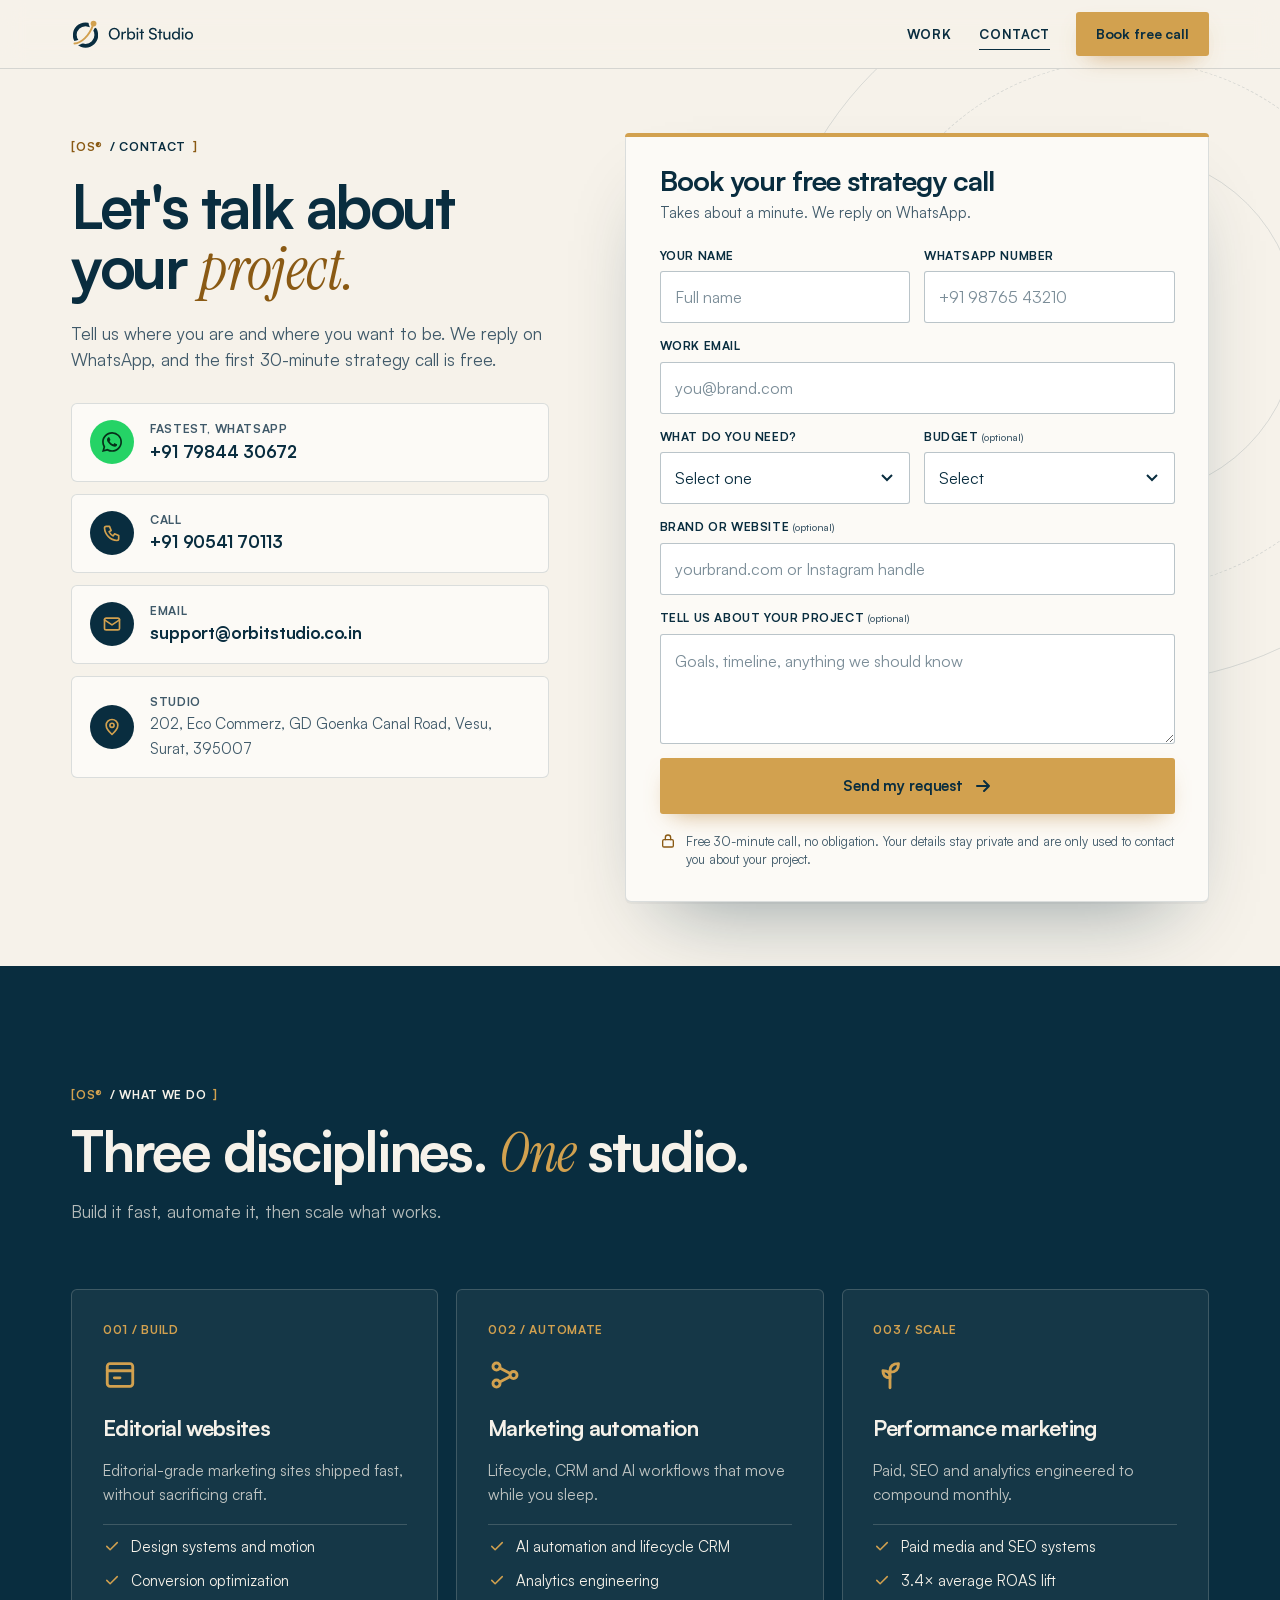
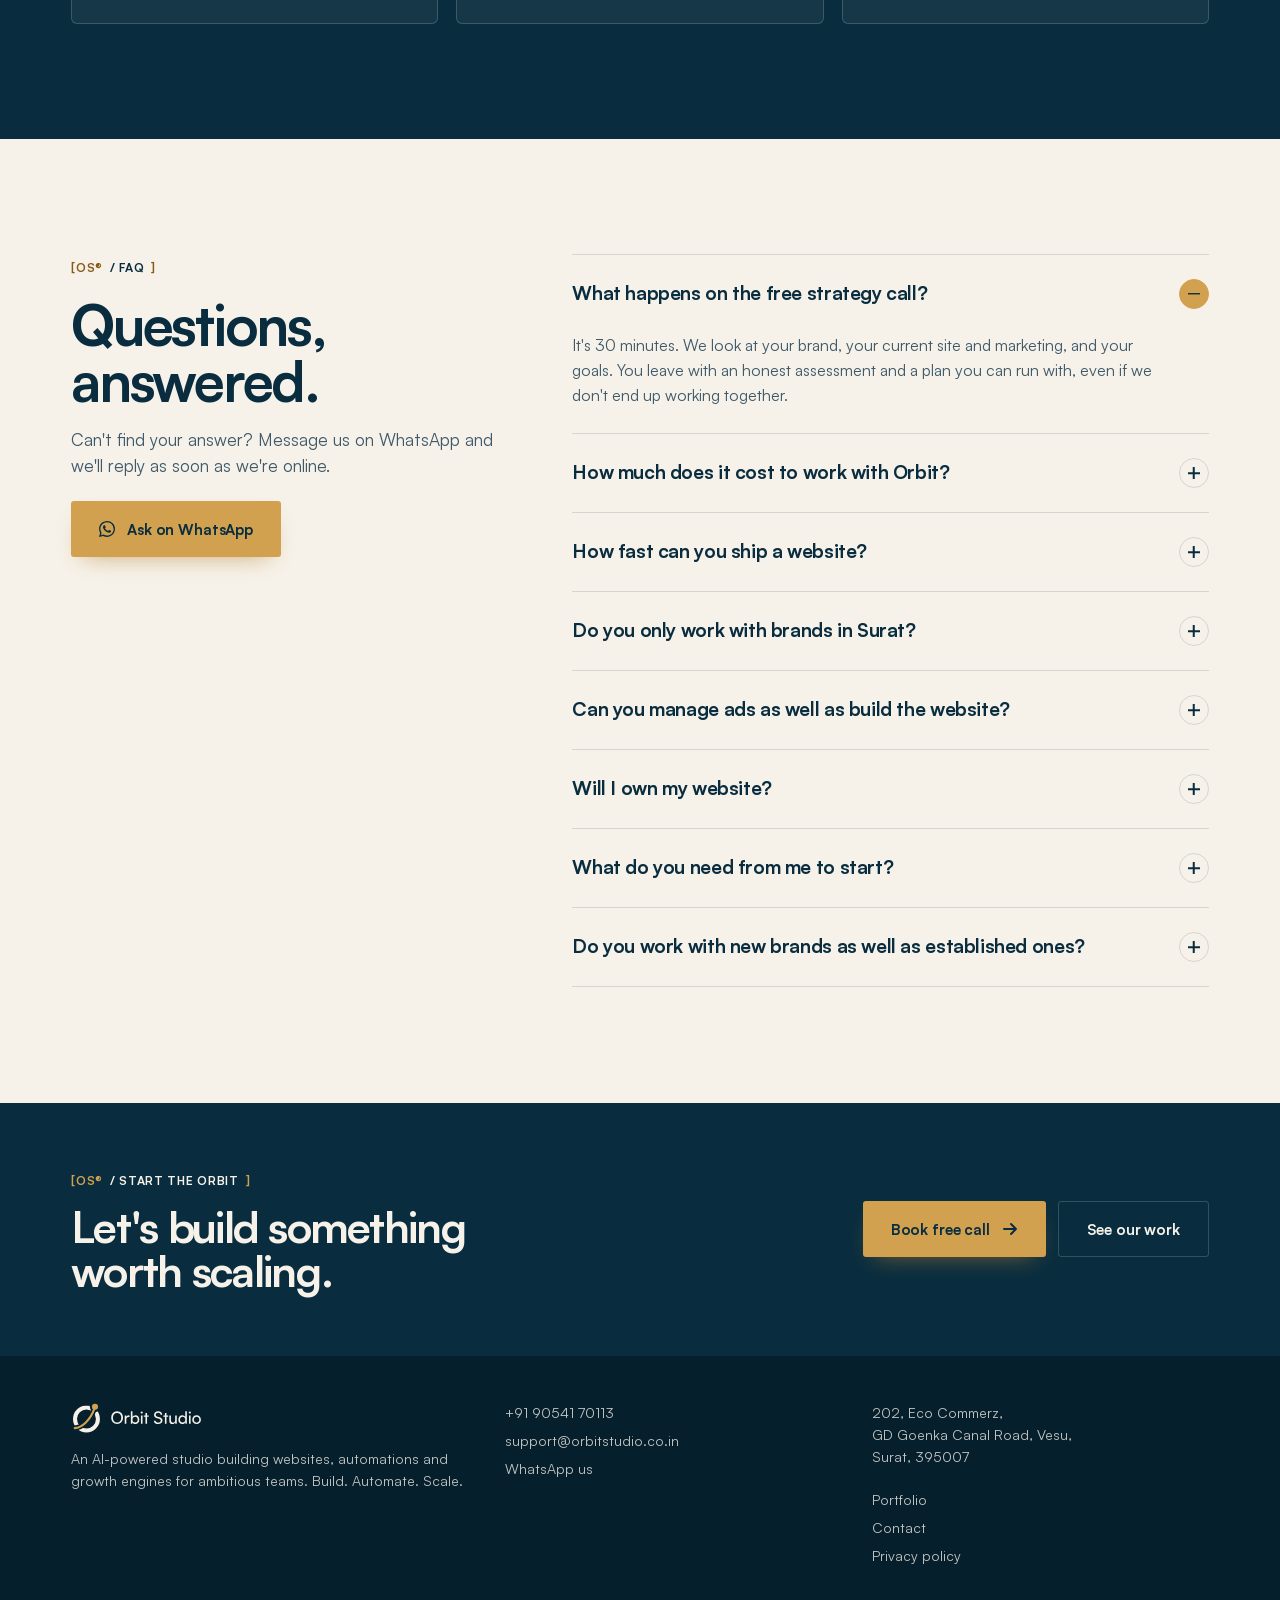
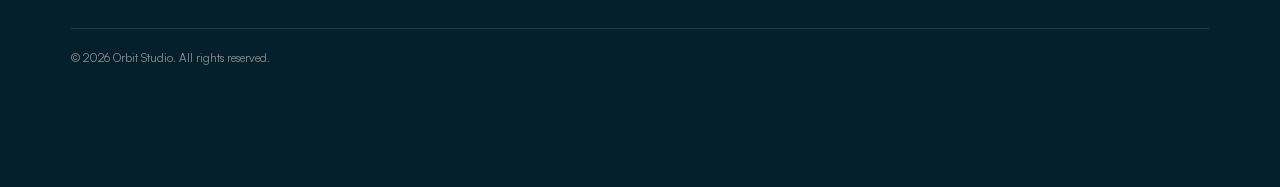
==== contact/index.html @ 46a10f38 "Add ad landing pages: start, web, portfolio, contact; web carousel creatives" ====
<!doctype html>
<html lang="en">
<head>
<meta charset="utf-8">
<meta name="viewport" content="width=device-width,initial-scale=1">
<title>Contact | Let's Talk About Your Project | Orbit Studio</title>
<meta name="description" content="Book a free 30-minute strategy call with Orbit Studio. Websites, automation and performance marketing for ambitious brands. Surat and remote.">
<meta name="robots" content="noindex,follow">
<meta name="theme-color" content="#F6F2EA">
<link rel="icon" href="../assets/brand/favicon.svg" type="image/svg+xml">
<link rel="icon" href="../assets/brand/favicon-32.png" sizes="32x32">
<link rel="apple-touch-icon" href="../assets/brand/apple-touch-icon.png">
<meta property="og:type" content="website"><meta property="og:title" content="Contact | Let's Talk About Your Project | Orbit Studio"><meta property="og:description" content="Book a free 30-minute strategy call with Orbit Studio. Websites, automation and performance marketing for ambitious brands. Surat and remote.">
<meta property="og:image" content="https://orbitstudio.co.in/assets/brand/og-image.png">
<link rel="preload" href="../assets/fonts/satoshi-700.woff2" as="font" type="font/woff2" crossorigin>
<link rel="stylesheet" href="../start/style.css">
<script>document.documentElement.classList.add("js")</script>
</head>
<body>
<a class="skip" href="#main">Skip to content</a>
<header class="hdr"><div class="wrap in">
  <a href="https://orbitstudio.co.in/" aria-label="Orbit Studio"><img src="../assets/brand/orbit-logo-nav.svg" alt="Orbit Studio" width="124" height="30"></a>
  <div class="right"><nav aria-label="Primary"><a href="../portfolio/">Work</a><a href="../contact/" aria-current="page">Contact</a></nav><a class="btn" href="#form" data-cta="header">Book free call</a></div>
</div></header>
<main id="main">
<section class="hero" style="padding-bottom:clamp(40px,5vw,72px)">
  <div class="orbits" aria-hidden="true"><i></i><i></i><i></i><b></b><b class="two"></b></div>
  <div class="wrap cgrid" style="position:relative;z-index:1">
    <div class="cinfo">
      <span class="label"><span class="tag">[OS&reg;</span><span>/ Contact</span><span class="tag">]</span></span>
      <h1>Let's talk about your <span class="accent">project.</span></h1>
      <p class="lead">Tell us where you are and where you want to be. We reply on WhatsApp, and the first 30-minute strategy call is free.</p>
      <div class="methods">
        <a class="method wa" href="https://wa.me/917984430672?text=Hi%20Orbit%20Studio%2C%20I%27d%20like%20to%20talk%20about%20a%20project." target="_blank" rel="noopener" data-wa-click><span class="ic"><svg viewBox="0 0 24 24" fill="currentColor" aria-hidden="true"><path d="M20.52 3.48A11.9 11.9 0 0012.04 0C5.46 0 .1 5.35.1 11.93c0 2.1.55 4.15 1.6 5.96L0 24l6.28-1.65a11.9 11.9 0 005.76 1.47h.01c6.58 0 11.94-5.35 11.94-11.93 0-3.19-1.24-6.19-3.47-8.41zM12.05 21.8h-.01a9.9 9.9 0 01-5.04-1.38l-.36-.21-3.73.98 1-3.64-.24-.37a9.87 9.87 0 01-1.52-5.25c0-5.47 4.45-9.92 9.92-9.92 2.65 0 5.14 1.03 7.01 2.91a9.85 9.85 0 012.9 7.02c0 5.47-4.45 9.86-9.93 9.86zm5.44-7.43c-.3-.15-1.77-.87-2.04-.97-.27-.1-.47-.15-.67.15-.2.3-.77.97-.94 1.17-.17.2-.35.22-.65.07-.3-.15-1.26-.46-2.4-1.48-.89-.79-1.49-1.77-1.66-2.07-.17-.3-.02-.46.13-.61.14-.13.3-.35.45-.52.15-.17.2-.3.3-.5.1-.2.05-.37-.02-.52-.08-.15-.67-1.61-.92-2.2-.24-.58-.49-.5-.67-.51h-.57c-.2 0-.52.07-.8.37-.27.3-1.04 1.02-1.04 2.48 0 1.46 1.07 2.88 1.21 3.08.15.2 2.1 3.2 5.08 4.49.71.31 1.26.49 1.7.63.71.23 1.36.2 1.87.12.57-.09 1.77-.72 2.02-1.42.25-.7.25-1.29.17-1.42-.07-.12-.27-.2-.57-.35z"/></svg></span><span><small>Fastest, WhatsApp</small><b>+91 79844 30672</b></span></a>
        <a class="method" href="tel:+919054170113"><span class="ic"><svg viewBox="0 0 24 24" fill="none" stroke="currentColor" stroke-width="2" stroke-linecap="round" stroke-linejoin="round" aria-hidden="true"><path d="M5 4h4l2 5-2.5 1.5a11 11 0 005 5L15 13l5 2v4a2 2 0 01-2 2A16 16 0 013 6a2 2 0 012-2z"/></svg></span><span><small>Call</small><b>+91 90541 70113</b></span></a>
        <a class="method" href="mailto:support@orbitstudio.co.in"><span class="ic"><svg viewBox="0 0 24 24" fill="none" stroke="currentColor" stroke-width="2" stroke-linecap="round" stroke-linejoin="round" aria-hidden="true"><rect x="3" y="5" width="18" height="14" rx="2"/><path d="M3 7l9 6 9-6"/></svg></span><span><small>Email</small><b>support@orbitstudio.co.in</b></span></a>
        <div class="method"><span class="ic"><svg viewBox="0 0 24 24" fill="none" stroke="currentColor" stroke-width="2" stroke-linecap="round" stroke-linejoin="round" aria-hidden="true"><path d="M12 21s7-6.2 7-11a7 7 0 10-14 0c0 4.8 7 11 7 11z"/><circle cx="12" cy="10" r="2.5"/></svg></span><span><small>Studio</small><span class="addr">202, Eco Commerz, GD Goenka Canal Road, Vesu, Surat, 395007</span></span></div>
      </div>
    </div>
    <div id="form" class="rv"><div class="card" id="ccard">
  <div class="formhead"><h2>Book your free strategy call</h2><p class="sub">Takes about a minute. We reply on WhatsApp.</p></div>
  <form class="f lead-form" id="cform" novalidate data-src="c">
    <div class="row2">
      <div class="fld"><label for="cname">Your name</label><input id="cname" name="name" type="text" placeholder="Full name" required autocomplete="name"><span class="err">Please enter your name.</span></div>
      <div class="fld"><label for="cphone">WhatsApp number</label><input id="cphone" name="phone" type="tel" placeholder="+91 98765 43210" required inputmode="tel" autocomplete="tel"><span class="err">Enter a valid WhatsApp number.</span></div>
    </div>
    <div class="fld"><label for="cemail">Work email</label><input id="cemail" name="email" type="email" placeholder="you@brand.com" required autocomplete="email"><span class="err">Enter a valid email address.</span></div>
    <div class="row2">
      <div class="fld"><label for="csvc">What do you need?</label><select id="csvc" name="service" required><option value="">Select one</option><option>Website development</option><option>Marketing automation</option><option>Performance marketing</option><option>All three</option><option>Not sure yet</option></select><span class="err">Choose what you need.</span></div>
      <div class="fld"><label for="cbud">Budget <small>(optional)</small></label><select id="cbud" name="budget"><option value="">Select</option><option>Under ₹50,000</option><option>₹50,000 to ₹1.5 lakh</option><option>₹1.5 lakh to ₹5 lakh</option><option>Above ₹5 lakh</option><option>Not sure yet</option></select></div>
    </div>
    <div class="fld"><label for="cwebsite">Brand or website <small>(optional)</small></label><input id="cwebsite" name="website" type="text" placeholder="yourbrand.com or Instagram handle" inputmode="url" autocomplete="url"></div>
    <div class="fld"><label for="cmsg">Tell us about your project <small>(optional)</small></label><textarea id="cmsg" name="message" placeholder="Goals, timeline, anything we should know"></textarea></div>
    <input type="hidden" name="intent" value="strategy call">
    <div class="hp" aria-hidden="true"><label>Leave this empty<input type="text" name="company" tabindex="-1" autocomplete="off"></label></div><input type="hidden" name="utm_source"><input type="hidden" name="utm_medium"><input type="hidden" name="utm_campaign"><input type="hidden" name="utm_content"><input type="hidden" name="utm_term"><input type="hidden" name="fbclid"><input type="hidden" name="page_url"><input type="hidden" name="submitted_at">
    <div class="formerr" role="alert"></div>
    <button class="btn block" type="submit"><span>Send my request</span><svg viewBox="0 0 16 16" fill="none" stroke="currentColor" stroke-width="2" stroke-linecap="round" stroke-linejoin="round" aria-hidden="true"><path d="M2 8h12M9 3l5 5-5 5"/></svg></button>
    <p class="micro"><svg viewBox="0 0 24 24" fill="none" stroke="currentColor" stroke-width="2" stroke-linecap="round" stroke-linejoin="round" aria-hidden="true"><rect x="4" y="10" width="16" height="11" rx="2"/><path d="M8 10V7a4 4 0 018 0v3"/></svg><span>Free 30-minute call, no obligation. Your details stay private and are only used to contact you about your project.</span></p>
  </form>
  <div class="thanks" role="status" aria-live="polite" tabindex="-1">
    <div class="ok"><svg viewBox="0 0 24 24" fill="none" stroke="currentColor" stroke-width="2" stroke-linecap="round" stroke-linejoin="round" aria-hidden="true"><path d="M5 12.5l4.5 4.5L19 7.5"/></svg></div>
    <h2>Thanks, <span data-name>friend</span>. We've got your request.</h2>
    <p>We'll message you on WhatsApp to confirm the next step. To skip the wait, say hello now and we'll reply as soon as we're online.</p>
    <a class="btn block wa-btn" data-wa href="https://wa.me/917984430672" target="_blank" rel="noopener"><svg viewBox="0 0 24 24" fill="currentColor" aria-hidden="true"><path d="M20.52 3.48A11.9 11.9 0 0012.04 0C5.46 0 .1 5.35.1 11.93c0 2.1.55 4.15 1.6 5.96L0 24l6.28-1.65a11.9 11.9 0 005.76 1.47h.01c6.58 0 11.94-5.35 11.94-11.93 0-3.19-1.24-6.19-3.47-8.41zM12.05 21.8h-.01a9.9 9.9 0 01-5.04-1.38l-.36-.21-3.73.98 1-3.64-.24-.37a9.87 9.87 0 01-1.52-5.25c0-5.47 4.45-9.92 9.92-9.92 2.65 0 5.14 1.03 7.01 2.91a9.85 9.85 0 012.9 7.02c0 5.47-4.45 9.86-9.93 9.86zm5.44-7.43c-.3-.15-1.77-.87-2.04-.97-.27-.1-.47-.15-.67.15-.2.3-.77.97-.94 1.17-.17.2-.35.22-.65.07-.3-.15-1.26-.46-2.4-1.48-.89-.79-1.49-1.77-1.66-2.07-.17-.3-.02-.46.13-.61.14-.13.3-.35.45-.52.15-.17.2-.3.3-.5.1-.2.05-.37-.02-.52-.08-.15-.67-1.61-.92-2.2-.24-.58-.49-.5-.67-.51h-.57c-.2 0-.52.07-.8.37-.27.3-1.04 1.02-1.04 2.48 0 1.46 1.07 2.88 1.21 3.08.15.2 2.1 3.2 5.08 4.49.71.31 1.26.49 1.7.63.71.23 1.36.2 1.87.12.57-.09 1.77-.72 2.02-1.42.25-.7.25-1.29.17-1.42-.07-.12-.27-.2-.57-.35z"/></svg><span>Message us on WhatsApp</span></a>
  </div>
</div></div>
  </div>
</section>

<section class="sec dark"><div class="wrap">
  <div class="sec-head rv"><span class="label"><span class="tag">[OS&reg;</span><span>/ What we do</span><span class="tag">]</span></span><h2>Three disciplines. <span class="accent">One</span> studio.</h2><p class="lead">Build it fast, automate it, then scale what works.</p></div>
  <div class="dis3">
    <article class="disc rv"><span class="num">001 / Build</span><div class="ic" style="color:var(--gold);width:34px"><svg viewBox="0 0 24 24" fill="none" stroke="currentColor" stroke-width="2" stroke-linecap="round" stroke-linejoin="round" aria-hidden="true"><rect x="3" y="4" width="18" height="16" rx="2"/><path d="M3 9h18M8 14h4"/></svg></div><h3>Editorial websites</h3><p>Editorial-grade marketing sites shipped fast, without sacrificing craft.</p><ul><li><svg viewBox="0 0 24 24" fill="none" stroke="currentColor" stroke-width="2" stroke-linecap="round" stroke-linejoin="round" aria-hidden="true"><path d="M5 12.5l4.5 4.5L19 7.5"/></svg>Design systems and motion</li><li><svg viewBox="0 0 24 24" fill="none" stroke="currentColor" stroke-width="2" stroke-linecap="round" stroke-linejoin="round" aria-hidden="true"><path d="M5 12.5l4.5 4.5L19 7.5"/></svg>Conversion optimization</li></ul></article>
    <article class="disc rv" style="--d:.1s"><span class="num">002 / Automate</span><div class="ic" style="color:var(--gold);width:34px"><svg viewBox="0 0 24 24" fill="none" stroke="currentColor" stroke-width="2" stroke-linecap="round" stroke-linejoin="round" aria-hidden="true"><circle cx="6" cy="6" r="2.5"/><circle cx="18" cy="12" r="2.5"/><circle cx="6" cy="18" r="2.5"/><path d="M8.3 7l7.4 4M8.3 17l7.4-4"/></svg></div><h3>Marketing automation</h3><p>Lifecycle, CRM and AI workflows that move while you sleep.</p><ul><li><svg viewBox="0 0 24 24" fill="none" stroke="currentColor" stroke-width="2" stroke-linecap="round" stroke-linejoin="round" aria-hidden="true"><path d="M5 12.5l4.5 4.5L19 7.5"/></svg>AI automation and lifecycle CRM</li><li><svg viewBox="0 0 24 24" fill="none" stroke="currentColor" stroke-width="2" stroke-linecap="round" stroke-linejoin="round" aria-hidden="true"><path d="M5 12.5l4.5 4.5L19 7.5"/></svg>Analytics engineering</li></ul></article>
    <article class="disc rv" style="--d:.2s"><span class="num">003 / Scale</span><div class="ic" style="color:var(--gold);width:34px"><svg viewBox="0 0 24 24" fill="none" stroke="currentColor" stroke-width="2" stroke-linecap="round" stroke-linejoin="round" aria-hidden="true"><path d="M12 21V9"/><path d="M12 9c0-3 2-5 6-5 0 4-2 6-6 6M12 13c0-2.5-1.8-4-5-4 0 3.5 1.8 5 5 5"/></svg></div><h3>Performance marketing</h3><p>Paid, SEO and analytics engineered to compound monthly.</p><ul><li><svg viewBox="0 0 24 24" fill="none" stroke="currentColor" stroke-width="2" stroke-linecap="round" stroke-linejoin="round" aria-hidden="true"><path d="M5 12.5l4.5 4.5L19 7.5"/></svg>Paid media and SEO systems</li><li><svg viewBox="0 0 24 24" fill="none" stroke="currentColor" stroke-width="2" stroke-linecap="round" stroke-linejoin="round" aria-hidden="true"><path d="M5 12.5l4.5 4.5L19 7.5"/></svg>3.4&times; average ROAS lift</li></ul></article>
  </div>
</div></section>

<section class="sec"><div class="wrap faq2">
  <div class="stick rv"><span class="label"><span class="tag">[OS&reg;</span><span>/ FAQ</span><span class="tag">]</span></span><h2 style="margin-top:18px">Questions, answered.</h2><p class="lead">Can't find your answer? Message us on WhatsApp and we'll reply as soon as we're online.</p><p style="margin-top:22px"><a class="btn" href="https://wa.me/917984430672?text=Hi%20Orbit%20Studio%2C%20I%20have%20a%20question." target="_blank" rel="noopener" data-wa-click><svg viewBox="0 0 24 24" fill="currentColor" aria-hidden="true"><path d="M20.52 3.48A11.9 11.9 0 0012.04 0C5.46 0 .1 5.35.1 11.93c0 2.1.55 4.15 1.6 5.96L0 24l6.28-1.65a11.9 11.9 0 005.76 1.47h.01c6.58 0 11.94-5.35 11.94-11.93 0-3.19-1.24-6.19-3.47-8.41zM12.05 21.8h-.01a9.9 9.9 0 01-5.04-1.38l-.36-.21-3.73.98 1-3.64-.24-.37a9.87 9.87 0 01-1.52-5.25c0-5.47 4.45-9.92 9.92-9.92 2.65 0 5.14 1.03 7.01 2.91a9.85 9.85 0 012.9 7.02c0 5.47-4.45 9.86-9.93 9.86zm5.44-7.43c-.3-.15-1.77-.87-2.04-.97-.27-.1-.47-.15-.67.15-.2.3-.77.97-.94 1.17-.17.2-.35.22-.65.07-.3-.15-1.26-.46-2.4-1.48-.89-.79-1.49-1.77-1.66-2.07-.17-.3-.02-.46.13-.61.14-.13.3-.35.45-.52.15-.17.2-.3.3-.5.1-.2.05-.37-.02-.52-.08-.15-.67-1.61-.92-2.2-.24-.58-.49-.5-.67-.51h-.57c-.2 0-.52.07-.8.37-.27.3-1.04 1.02-1.04 2.48 0 1.46 1.07 2.88 1.21 3.08.15.2 2.1 3.2 5.08 4.49.71.31 1.26.49 1.7.63.71.23 1.36.2 1.87.12.57-.09 1.77-.72 2.02-1.42.25-.7.25-1.29.17-1.42-.07-.12-.27-.2-.57-.35z"/></svg>Ask on WhatsApp</a></p></div>
  <div class="faq rv"><details open><summary>What happens on the free strategy call?<i></i></summary><div class="a">It's 30 minutes. We look at your brand, your current site and marketing, and your goals. You leave with an honest assessment and a plan you can run with, even if we don't end up working together.</div></details>
<details><summary>How much does it cost to work with Orbit?<i></i></summary><div class="a">It depends on what you need: a website, automation, performance marketing, or all three. We share a clear scope and price after the call, so you know exactly what you are paying for before anything starts.</div></details>
<details><summary>How fast can you ship a website?<i></i></summary><div class="a">We work in short sprints. Production-ready sites, automations and tracking are shipped in days, not months. The exact timeline depends on the scope and how quickly content and decisions come in.</div></details>
<details><summary>Do you only work with brands in Surat?<i></i></summary><div class="a">No. The studio is based in Surat, and we work with brands remotely over calls and WhatsApp.</div></details>
<details><summary>Can you manage ads as well as build the website?<i></i></summary><div class="a">Yes, that is the point. The site, the automation and the paid and SEO work are built as one system, so the data from each improves the others.</div></details>
<details><summary>Will I own my website?<i></i></summary><div class="a">You should always own what you pay for. We will confirm ownership, hosting and handover terms in writing before the project starts.</div></details>
<details><summary>What do you need from me to start?<i></i></summary><div class="a">A short brief of your goals, your brand assets if you have them, and 30 minutes for the first call. We handle the rest in short, clear sprints.</div></details>
<details><summary>Do you work with new brands as well as established ones?<i></i></summary><div class="a">Yes. We work with ambitious brands at different stages, from first launch to scaling what already works. The first call tells us where you are and what to do first.</div></details>
</div>
</div></section>

<section class="cta-strip dark"><div class="wrap in">
  <div><span class="label"><span class="tag">[OS&reg;</span><span>/ Start the orbit</span><span class="tag">]</span></span><h2 style="margin-top:14px">Let's build something worth scaling.</h2></div>
  <div class="acts"><a class="btn" href="#form" data-cta="contact-strip">Book free call <svg viewBox="0 0 16 16" fill="none" stroke="currentColor" stroke-width="2" stroke-linecap="round" stroke-linejoin="round" aria-hidden="true"><path d="M2 8h12M9 3l5 5-5 5"/></svg></a><a class="btn ghost" href="../portfolio/">See our work</a></div>
</div></section>
</main>
<footer class="ftr"><div class="wrap in">
  <div><img src="../assets/brand/orbit-logo-nav-reversed.svg" alt="Orbit Studio" width="130" height="32"><p>An AI-powered studio building websites, automations and growth engines for ambitious teams. Build. Automate. Scale.</p></div>
  <div><a href="tel:+919054170113">+91 90541 70113</a><a href="mailto:support@orbitstudio.co.in">support@orbitstudio.co.in</a><a href="https://wa.me/917984430672" target="_blank" rel="noopener">WhatsApp us</a></div>
  <div><span>202, Eco Commerz,<br>GD Goenka Canal Road, Vesu,<br>Surat, 395007</span><br><br><a href="../portfolio/">Portfolio</a><a href="../contact/">Contact</a><a href="../start/privacy.html">Privacy policy</a></div>
  <small>&copy; 2026 Orbit Studio. All rights reserved.</small>
</div></footer>
<div class="sticky" id="sticky"><a class="btn wa" href="https://wa.me/917984430672?text=Hi%20Orbit%20Studio%2C%20I%27d%20like%20to%20talk%20about%20a%20project." target="_blank" rel="noopener" aria-label="Chat on WhatsApp" data-wa-click><svg viewBox="0 0 24 24" fill="currentColor" aria-hidden="true"><path d="M20.52 3.48A11.9 11.9 0 0012.04 0C5.46 0 .1 5.35.1 11.93c0 2.1.55 4.15 1.6 5.96L0 24l6.28-1.65a11.9 11.9 0 005.76 1.47h.01c6.58 0 11.94-5.35 11.94-11.93 0-3.19-1.24-6.19-3.47-8.41zM12.05 21.8h-.01a9.9 9.9 0 01-5.04-1.38l-.36-.21-3.73.98 1-3.64-.24-.37a9.87 9.87 0 01-1.52-5.25c0-5.47 4.45-9.92 9.92-9.92 2.65 0 5.14 1.03 7.01 2.91a9.85 9.85 0 012.9 7.02c0 5.47-4.45 9.86-9.93 9.86zm5.44-7.43c-.3-.15-1.77-.87-2.04-.97-.27-.1-.47-.15-.67.15-.2.3-.77.97-.94 1.17-.17.2-.35.22-.65.07-.3-.15-1.26-.46-2.4-1.48-.89-.79-1.49-1.77-1.66-2.07-.17-.3-.02-.46.13-.61.14-.13.3-.35.45-.52.15-.17.2-.3.3-.5.1-.2.05-.37-.02-.52-.08-.15-.67-1.61-.92-2.2-.24-.58-.49-.5-.67-.51h-.57c-.2 0-.52.07-.8.37-.27.3-1.04 1.02-1.04 2.48 0 1.46 1.07 2.88 1.21 3.08.15.2 2.1 3.2 5.08 4.49.71.31 1.26.49 1.7.63.71.23 1.36.2 1.87.12.57-.09 1.77-.72 2.02-1.42.25-.7.25-1.29.17-1.42-.07-.12-.27-.2-.57-.35z"/></svg></a><a class="btn" href="#form" data-cta="sticky">Book free call <svg viewBox="0 0 16 16" fill="none" stroke="currentColor" stroke-width="2" stroke-linecap="round" stroke-linejoin="round" aria-hidden="true"><path d="M2 8h12M9 3l5 5-5 5"/></svg></a></div>
<script src="../start/main.js"></script>
</body>
</html>
---- start/style.css ----
/* Orbit Studio, Meta-ads landing page. Same brand tokens as the main site; no preloader, no smooth-scroll lib, built to load fast. */
@font-face{font-family:Satoshi;src:url(../assets/fonts/satoshi-400.woff2) format("woff2");font-weight:400;font-display:swap}
@font-face{font-family:Satoshi;src:url(../assets/fonts/satoshi-500.woff2) format("woff2");font-weight:500;font-display:swap}
@font-face{font-family:Satoshi;src:url(../assets/fonts/satoshi-700.woff2) format("woff2");font-weight:700;font-display:swap}
@font-face{font-family:"Instrument Serif";src:url(../assets/fonts/instrument-serif-italic.ttf) format("truetype");font-style:italic;font-weight:400;font-display:swap}

:root{
  --ivory:#F6F2EA;--warm-white:#FCFAF6;--cream:#EDE6DA;
  --navy:#092D3F;--navy-deep:#061F2C;--navy-medium:#1A445A;
  --gold:#D2A14F;--gold-light:#E3B461;--gold-dark:#B77F31;--gold-text:#8A5A14;
  --muted:#3F5969;--line:rgba(9,45,63,.14);--line-dark:rgba(246,242,234,.18);
  --sans:"Satoshi",ui-sans-serif,system-ui,sans-serif;--accent:"Instrument Serif",Georgia,serif;
  --m:clamp(18px,4vw,56px);--max:1240px;
  --ease:cubic-bezier(.16,1,.3,1);
}
*{box-sizing:border-box;margin:0;padding:0}
html{scroll-behavior:smooth;scroll-padding-top:84px}
body{font-family:var(--sans);background:var(--ivory);color:var(--navy);font-size:16px;line-height:1.55;-webkit-font-smoothing:antialiased;overflow-x:hidden}
img{display:block;max-width:100%;height:auto}a{color:inherit;text-decoration:none}button{font:inherit;color:inherit;background:none;border:0;cursor:pointer}ul{list-style:none}
::selection{background:var(--gold);color:var(--navy)}
:focus-visible{outline:2px solid var(--gold-text);outline-offset:3px}
.dark :focus-visible{outline-color:var(--gold)}
.sr{position:absolute;width:1px;height:1px;overflow:hidden;clip:rect(0 0 0 0)}
.skip{position:absolute;left:-999px;top:8px;background:var(--navy);color:var(--ivory);padding:10px 14px;z-index:999;border-radius:4px}.skip:focus{left:8px}
.wrap{max-width:var(--max);margin:0 auto;padding:0 var(--m)}
.accent{font-family:var(--accent);font-style:italic;font-weight:400;letter-spacing:-.01em;color:var(--gold-text)}
.dark .accent{color:var(--gold)}
.label{font-size:12px;font-weight:700;letter-spacing:.06em;text-transform:uppercase;display:inline-flex;gap:.55em;align-items:center}
.label .tag{color:var(--gold-text)}.dark .label .tag{color:var(--gold)}
h1,h2,h3{font-weight:700;letter-spacing:-.04em;text-wrap:balance}
h1{font-size:clamp(2.4rem,4.7vw,4.3rem);line-height:1}
h2{font-size:clamp(2.1rem,4.4vw,3.9rem);line-height:1}
h3{font-size:clamp(1.25rem,1.7vw,1.6rem);line-height:1.1;letter-spacing:-.03em}
p{text-wrap:pretty}
.lead{font-size:clamp(1.05rem,1.35vw,1.25rem);color:var(--muted);max-width:56ch;line-height:1.5}
.dark{background:var(--navy);color:var(--ivory)}.dark .lead,.dark .muted{color:rgba(246,242,234,.72)}
.sec{padding:clamp(64px,9vw,128px) 0;position:relative}
.sec-head{max-width:760px;margin-bottom:clamp(32px,5vw,64px)}.sec-head .label{margin-bottom:18px}.sec-head .lead{margin-top:18px}

/* buttons: one conversion colour (gold) for every CTA on the page */
.btn{display:inline-flex;align-items:center;justify-content:center;gap:12px;min-height:56px;padding:0 28px;border-radius:3px;background:var(--gold);color:var(--navy);font-weight:700;font-size:15px;letter-spacing:-.01em;white-space:nowrap;position:relative;overflow:hidden;transition:transform .35s var(--ease),box-shadow .35s var(--ease);box-shadow:0 10px 24px -12px rgba(183,127,49,.7)}
.btn svg{flex:none;width:16px;height:16px;transition:transform .4s var(--ease)}
.btn:hover{transform:translateY(-2px);box-shadow:0 16px 30px -12px rgba(183,127,49,.85)}.btn:hover svg{transform:translateX(4px)}
.btn:active{transform:none}
.btn.navy{background:var(--navy);color:var(--ivory);box-shadow:0 10px 24px -14px rgba(9,45,63,.8)}
.btn.block{width:100%}
.btn[disabled]{opacity:.7;cursor:progress;transform:none}
.link{font-size:13px;font-weight:700;letter-spacing:.05em;text-transform:uppercase;border-bottom:1px solid currentColor;padding-bottom:2px}

/* header: logo + one CTA, nothing else to click */
.hdr{position:sticky;top:0;z-index:50;background:rgba(246,242,234,.88);backdrop-filter:saturate(1.4) blur(12px);-webkit-backdrop-filter:saturate(1.4) blur(12px);border-bottom:1px solid var(--line)}
.hdr .in{display:flex;align-items:center;justify-content:space-between;height:68px}
.hdr img{height:30px;width:auto}
.hdr .right{display:flex;align-items:center;gap:20px}
.hdr .tel{font-size:13px;font-weight:700;letter-spacing:.02em}
.hdr .btn{min-height:44px;padding:0 20px;font-size:14px}

/* hero */
.hero{padding:clamp(36px,5vw,72px) 0 clamp(56px,7vw,100px);position:relative;overflow:hidden}
.hero .orbits{position:absolute;right:-16vw;top:-8vw;width:56vw;max-width:780px;z-index:0;aspect-ratio:1;pointer-events:none;opacity:.9}
.hero .orbits i{position:absolute;inset:0;margin:auto;border-radius:50%;border:1px solid var(--line)}
.hero .orbits i:nth-child(1){width:100%;height:100%}
.hero .orbits i:nth-child(2){width:74%;height:74%;border-style:dashed}
.hero .orbits i:nth-child(3){width:48%;height:48%}
.hero .orbits b{position:absolute;inset:0;margin:auto;width:100%;height:100%;animation:spin 46s linear infinite}
.hero .orbits b::after{content:"";position:absolute;left:50%;top:-6px;margin-left:-6px;width:12px;height:12px;border-radius:50%;background:var(--gold);box-shadow:0 0 0 4px var(--ivory)}
.hero .orbits b.two{width:74%;height:74%;animation-duration:32s;animation-direction:reverse}.hero .orbits b.two::after{width:9px;height:9px;margin-left:-4.5px;top:-4.5px;background:var(--navy);box-shadow:0 0 0 4px var(--ivory)}
@keyframes spin{to{transform:rotate(360deg)}}
.hero .grid{z-index:1;display:grid;grid-template-columns:minmax(0,1.08fr) minmax(0,.92fr);gap:clamp(32px,5vw,80px);align-items:start;position:relative}
.hero .copy{padding-top:clamp(8px,2vw,28px)}
.hero .eyebrow{display:inline-flex;align-items:center;gap:10px;padding:7px 14px 7px 10px;border:1px solid var(--line);border-radius:99px;background:rgba(255,255,255,.55);font-size:12px;font-weight:700;letter-spacing:.05em;text-transform:uppercase;margin-bottom:26px}
.hero .eyebrow i{width:8px;height:8px;border-radius:50%;background:var(--gold);box-shadow:0 0 0 0 rgba(210,161,79,.6);animation:ping 2.4s infinite}
@keyframes ping{70%{box-shadow:0 0 0 9px rgba(210,161,79,0)}100%{box-shadow:0 0 0 0 rgba(210,161,79,0)}}
.hero h1{margin-bottom:24px}
.hero .lead{margin-bottom:30px}
.mob-cta{display:none;margin-bottom:28px}
.ticks{display:grid;gap:14px;margin-bottom:34px}
.ticks li{display:flex;gap:14px;align-items:flex-start;font-weight:500;font-size:16.5px;line-height:1.4}
.ticks svg{flex:none;width:22px;height:22px;margin-top:1px;color:var(--gold-text)}
.proof-mini{display:flex;align-items:center;gap:16px;flex-wrap:wrap}
.avs{display:flex}.avs b{width:42px;height:42px;border-radius:50%;display:grid;place-items:center;background:var(--cream);border:2px solid var(--ivory);margin-left:-10px;font-size:12px;font-weight:700}.avs b:first-child{margin-left:0}.avs b:last-child{background:var(--navy);color:var(--ivory)}
.proof-mini .t{font-size:14px;line-height:1.35}.proof-mini .t b{display:block;font-size:14px}
.stars{display:flex;gap:2px;color:var(--gold);margin-bottom:2px}.stars svg{width:14px;height:14px}

/* lead form card */
.card{background:var(--warm-white);border:1px solid var(--line);border-radius:6px;padding:clamp(22px,2.6vw,34px);box-shadow:0 40px 80px -40px rgba(9,45,63,.45),0 2px 0 rgba(9,45,63,.04);position:relative}
.card::before{content:"";position:absolute;left:-1px;right:-1px;top:-1px;height:4px;background:var(--gold);border-radius:6px 6px 0 0}
.card h2{font-size:clamp(1.55rem,2.2vw,2rem);letter-spacing:-.035em;margin-bottom:6px}
.card .sub{color:var(--muted);font-size:15px;margin-bottom:22px}
.dark .card{background:var(--warm-white);color:var(--navy)}
.f{display:grid;gap:14px}
.row2{display:grid;grid-template-columns:1fr 1fr;gap:14px}
.fld{display:grid;gap:6px;position:relative}
.fld label{font-size:12px;font-weight:700;letter-spacing:.05em;text-transform:uppercase}
.fld label small{font-weight:500;text-transform:none;letter-spacing:0;color:var(--muted)}
.fld input,.fld select{width:100%;height:52px;padding:0 14px;border:1px solid rgba(9,45,63,.28);border-radius:3px;background:#fff;font:inherit;font-size:16px;color:var(--navy);transition:border-color .25s,box-shadow .25s;appearance:none;-webkit-appearance:none}
.fld select{background-image:url("data:image/svg+xml,%3Csvg xmlns='http://www.w3.org/2000/svg' width='12' height='8' fill='none' stroke='%23092D3F' stroke-width='2'%3E%3Cpath d='M1 1l5 5 5-5'/%3E%3C/svg%3E");background-repeat:no-repeat;background-position:right 16px center;padding-right:40px}
.fld input::placeholder{color:#7b8d98}
.fld input:focus,.fld select:focus{outline:0;border-color:var(--gold-dark);box-shadow:0 0 0 3px rgba(210,161,79,.35)}
.fld .err{display:none;color:#a3261c;font-size:13px;font-weight:500}
.fld.bad input,.fld.bad select{border-color:#a3261c}.fld.bad .err{display:block}
.hp{position:absolute!important;left:-5000px;opacity:0;pointer-events:none;height:0;overflow:hidden}
.micro{display:flex;gap:10px;align-items:flex-start;font-size:13px;color:var(--muted);line-height:1.4;margin-top:4px}
.micro svg{flex:none;width:16px;height:16px;margin-top:1px;color:var(--gold-text)}
.formerr{display:none;background:#fdecea;color:#7a1a12;border-radius:3px;padding:10px 12px;font-size:14px}
.formerr.on{display:block}
.thanks{display:none;text-align:left}
.card.done .f,.card.done .formhead{display:none}.card.done .thanks{display:block}
.thanks .ok{width:54px;height:54px;border-radius:50%;background:var(--gold);color:var(--navy);display:grid;place-items:center;margin-bottom:18px}
.thanks .ok svg{width:26px;height:26px}
.thanks h2{margin-bottom:10px}.thanks p{color:var(--muted);margin-bottom:22px}
.thanks .btn+.btn{margin-top:10px}
.wa-btn{background:#25D366;color:#06301a;box-shadow:0 10px 24px -14px rgba(37,211,102,.8)}

/* trust strip */
.strip{background:var(--navy);color:var(--ivory)}
.strip .in{display:grid;grid-template-columns:repeat(4,1fr)}
.strip .it{padding:30px clamp(12px,2vw,28px);border-left:1px solid var(--line-dark)}.strip .it:first-child{border-left:0}
.strip .n{font-size:clamp(2rem,3.6vw,3.2rem);font-weight:700;letter-spacing:-.04em;line-height:1;font-variant-numeric:tabular-nums}.strip .n em{font-style:normal;color:var(--gold)}
.strip .d{margin-top:8px;font-size:13px;color:rgba(246,242,234,.72);letter-spacing:.01em}

/* problem */
.pains{display:grid;grid-template-columns:repeat(3,1fr);gap:0;border-top:1px solid var(--line)}
.pain{padding:34px clamp(14px,2vw,30px) 40px;border-left:1px solid var(--line)}.pain:first-child{border-left:0;padding-left:0}
.pain .x{width:34px;height:34px;border-radius:50%;border:1px solid var(--line);display:grid;place-items:center;margin-bottom:22px;color:var(--gold-text)}
.pain .x svg{width:16px;height:16px}
.pain h3{margin-bottom:12px;max-width:16ch}.pain p{color:var(--muted);font-size:15.5px;max-width:36ch}
.bridge{margin-top:clamp(36px,5vw,64px);font-size:clamp(1.4rem,2.6vw,2.2rem);font-weight:700;letter-spacing:-.035em;line-height:1.12;max-width:26ch}

/* solution */
.discs{display:grid;grid-template-columns:repeat(3,1fr);gap:18px}
.disc{background:rgba(246,242,234,.05);border:1px solid var(--line-dark);border-radius:6px;padding:clamp(22px,2.4vw,34px);display:flex;flex-direction:column;gap:18px}
.disc .num{font-size:12px;font-weight:700;letter-spacing:.06em;text-transform:uppercase;color:var(--gold)}
.disc p{color:rgba(246,242,234,.76);font-size:15.5px}
.disc ul{display:grid;gap:10px;margin-top:auto;padding-top:10px;border-top:1px solid var(--line-dark)}
.disc li{display:flex;gap:10px;font-size:15px}.disc li svg{flex:none;width:18px;height:18px;margin-top:2px;color:var(--gold)}
.disc .out{font-size:13px;font-weight:700;color:var(--gold);letter-spacing:.02em}

/* work */
.works{display:grid;grid-template-columns:repeat(6,1fr);gap:18px}
.wk{grid-column:span 2;display:block;background:var(--warm-white);border:1px solid var(--line);border-radius:6px;overflow:hidden;transition:transform .5s var(--ease),box-shadow .5s var(--ease)}
.wk:nth-child(n+4){grid-column:span 3}
.wk:hover{transform:translateY(-4px);box-shadow:0 30px 50px -30px rgba(9,45,63,.5)}
.wk .im{aspect-ratio:1280/900;overflow:hidden;background:var(--cream)}
.wk img{width:100%;height:100%;object-fit:cover;transition:transform .9s var(--ease)}.wk:hover img{transform:scale(1.04)}
.wk .bd{padding:18px 20px 22px;display:grid;gap:6px}
.wk .k{font-size:12px;font-weight:700;letter-spacing:.05em;text-transform:uppercase;color:var(--gold-text)}
.wk h3{font-size:1.3rem}.wk p{color:var(--muted);font-size:14.5px}
.wk .go{margin-top:6px;font-size:12px;font-weight:700;letter-spacing:.06em;text-transform:uppercase;display:inline-flex;gap:8px;align-items:center}
.wk .go svg{width:12px;height:12px;transition:transform .4s var(--ease)}.wk:hover .go svg{transform:translate(3px,-3px)}

/* gold band */
.band{background:var(--gold);color:var(--navy)}
.band .in{display:grid;grid-template-columns:1.3fr 1fr;gap:clamp(24px,5vw,80px);align-items:center;padding-top:clamp(48px,6vw,84px);padding-bottom:clamp(48px,6vw,84px)}
.band h2{font-size:clamp(1.9rem,3.6vw,3.2rem)}
.band p{font-size:1.1rem;margin-bottom:22px;max-width:44ch}
.band .btn{background:var(--navy);color:var(--ivory);box-shadow:none}

/* process */
.steps{display:grid;grid-template-columns:repeat(4,1fr);border-top:1px solid var(--line)}
.step{padding:28px clamp(12px,1.8vw,26px) 12px;border-left:1px solid var(--line);position:relative}.step:first-child{border-left:0;padding-left:0}
.step::before{content:"";position:absolute;left:-5px;top:-5px;width:9px;height:9px;border-radius:50%;background:var(--gold)}.step:first-child::before{left:0}
.step .num{font-size:clamp(2.4rem,4vw,3.6rem);font-weight:700;letter-spacing:-.05em;line-height:1;color:var(--gold-text);font-variant-numeric:tabular-nums}
.step h3{margin:18px 0 10px}.step p{color:var(--muted);font-size:15px;max-width:30ch}

/* fit */
.fit{display:grid;grid-template-columns:1fr 1fr;gap:18px}
.fit>div{border:1px solid var(--line);border-radius:6px;padding:clamp(24px,3vw,40px);background:var(--warm-white)}
.fit .no{background:transparent}
.fit h3{margin-bottom:20px;display:flex;align-items:center;gap:12px}
.fit h3 span{width:30px;height:30px;border-radius:50%;display:grid;place-items:center;background:var(--gold);color:var(--navy)}.fit .no h3 span{background:var(--cream);color:var(--muted)}
.fit h3 svg{width:16px;height:16px}
.fit ul{display:grid;gap:14px}.fit li{display:flex;gap:12px;font-size:16px;line-height:1.4}.fit li svg{flex:none;width:18px;height:18px;margin-top:2px;color:var(--gold-text)}.fit .no li svg{color:var(--muted)}

/* founder */
.founder .grid{display:grid;grid-template-columns:minmax(0,.8fr) minmax(0,1.2fr);gap:clamp(28px,6vw,96px);align-items:center}
.portrait{position:relative;max-width:440px}
.portrait .fr{aspect-ratio:4/5;overflow:hidden;background:var(--cream);border-radius:3px;position:relative;z-index:2}
.portrait img{width:100%;height:100%;object-fit:cover;object-position:50% 12%}
.portrait::after{content:"";position:absolute;inset:18px -18px -18px 18px;border:1px solid var(--gold);border-radius:3px;z-index:1}
.portrait .cap{position:absolute;z-index:3;left:18px;bottom:18px;background:var(--warm-white);color:var(--navy);padding:10px 14px;border-radius:3px;font-size:13px;line-height:1.3}.portrait .cap b{display:block;font-size:14px}
.founder blockquote{font-size:clamp(1.4rem,2.6vw,2.3rem);font-weight:700;letter-spacing:-.035em;line-height:1.14;margin:18px 0 24px;text-wrap:balance}
.founder p{color:rgba(246,242,234,.78);margin-bottom:26px;max-width:56ch}
.founder .sign{font-family:var(--accent);font-style:italic;font-size:2.2rem;color:var(--gold-text);margin-bottom:26px;line-height:1}

/* testimonials */
.tms{display:grid;grid-template-columns:repeat(3,1fr);gap:18px}
.tm{background:var(--warm-white);border:1px solid var(--line);border-radius:6px;padding:clamp(22px,2.4vw,32px);display:flex;flex-direction:column;gap:22px}
.tm blockquote{font-size:1.08rem;line-height:1.45;font-weight:500;letter-spacing:-.01em}
.tm .who{display:flex;gap:12px;align-items:center;margin-top:auto}.tm .who b{width:44px;height:44px;border-radius:50%;background:var(--navy);color:var(--ivory);display:grid;place-items:center;font-size:13px}.tm .who span{display:block;font-weight:700;font-size:15px;line-height:1.2}.tm .who small{color:var(--muted);font-size:13px}

/* faq */
.faq{max-width:860px}
.faq details{border-top:1px solid var(--line)}.faq details:last-child{border-bottom:1px solid var(--line)}
.faq summary{list-style:none;cursor:pointer;display:flex;justify-content:space-between;align-items:center;gap:20px;padding:24px 0;font-size:clamp(1.1rem,1.5vw,1.3rem);font-weight:700;letter-spacing:-.02em}
.faq summary::-webkit-details-marker{display:none}
.faq summary i{flex:none;width:30px;height:30px;border-radius:50%;border:1px solid var(--line);position:relative;transition:transform .4s var(--ease),background .3s}
.faq summary i::before,.faq summary i::after{content:"";position:absolute;left:50%;top:50%;width:12px;height:1.5px;background:var(--navy);transform:translate(-50%,-50%)}.faq summary i::after{transform:translate(-50%,-50%) rotate(90deg);transition:transform .4s var(--ease)}
.faq details[open] summary i{background:var(--gold);border-color:var(--gold)}.faq details[open] summary i::after{transform:translate(-50%,-50%) rotate(0)}
.faq .a{padding:0 50px 26px 0;color:var(--muted);max-width:68ch}

/* final cta */
.final .grid{display:grid;grid-template-columns:minmax(0,1.05fr) minmax(0,.95fr);gap:clamp(32px,6vw,96px);align-items:center}
.final h2{margin-bottom:22px}.final .lead{margin-bottom:26px}
.final .ticks li{color:var(--ivory)}.final .ticks svg{color:var(--gold)}

/* footer */
.ftr{background:var(--navy-deep);color:rgba(246,242,234,.78);padding:46px 0 120px;font-size:14px}
.ftr .in{display:grid;grid-template-columns:1.2fr 1fr 1fr;gap:30px;align-items:start}
.ftr img{height:32px;width:auto;margin-bottom:14px}
.ftr a{display:block;margin-bottom:6px}.ftr a:hover{color:var(--gold)}
.ftr small{display:block;margin-top:26px;opacity:.7;grid-column:1/-1;border-top:1px solid var(--line-dark);padding-top:20px}

/* mobile sticky bar */
.sticky{position:fixed;left:0;right:0;bottom:0;z-index:60;display:none;gap:10px;padding:10px 14px calc(10px + env(safe-area-inset-bottom));background:rgba(246,242,234,.94);backdrop-filter:blur(12px);-webkit-backdrop-filter:blur(12px);border-top:1px solid var(--line);transform:translateY(110%);transition:transform .5s var(--ease)}
.sticky.on{transform:none}
.sticky .btn{flex:1;min-height:52px;padding:0 14px}
.sticky .wa{flex:none;width:52px;min-height:52px;padding:0;background:#25D366;color:#06301a;box-shadow:none}.sticky .wa svg{width:24px;height:24px}

/* reveal */
.js .rv{opacity:0;transform:translateY(26px);transition:opacity .9s var(--ease),transform .9s var(--ease);transition-delay:var(--d,0s)}
.js .rv.in{opacity:1;transform:none}

@media (max-width:1000px){
  .hero .grid,.final .grid,.founder .grid,.band .in{grid-template-columns:1fr}
  .hero .orbits{right:-40vw;left:auto;top:-12vw;width:120vw;opacity:.7}
  .pains,.discs,.tms{grid-template-columns:1fr}
  .pain{border-left:0;border-top:1px solid var(--line);padding-left:0}.pain:first-child{border-top:0}
  .pains{border-top:0}
  .steps{grid-template-columns:1fr 1fr}.step:nth-child(3){border-left:0;padding-left:0}.step:nth-child(n+3){margin-top:18px}
  .fit{grid-template-columns:1fr}
  .works{grid-template-columns:1fr 1fr}.wk,.wk:nth-child(n+4){grid-column:span 1}.wk:last-child{grid-column:1/-1}
  .strip .in{grid-template-columns:1fr 1fr}.strip .it:nth-child(3){border-left:0}.strip .it:nth-child(n+3){border-top:1px solid var(--line-dark)}
  .sticky{display:flex}
  .mob-cta{display:inline-flex}
  .hdr .tel{display:none}
  .portrait{margin:0 18px 18px 0}
  .ftr .in{grid-template-columns:1fr}
}
@media (max-width:560px){
  .row2{grid-template-columns:1fr}
  .works{grid-template-columns:1fr}.wk:last-child{grid-column:auto}
  .steps{grid-template-columns:1fr}.step{border-left:0;padding-left:0;margin-top:6px}.step::before{left:0}
  .hdr .btn{padding:0 14px;font-size:13px}
  .hero h1{font-size:2.35rem}
  .faq .a{padding-right:0}
}
@media (prefers-reduced-motion:reduce){
  *{animation:none!important;transition-duration:.01ms!important}
  html{scroll-behavior:auto}.js .rv{opacity:1;transform:none}
}

/* ===== shared components for /web, /portfolio, /contact ===== */
.hdr nav{display:flex;gap:28px;margin-right:6px}
.hdr nav a{font-size:13px;font-weight:700;letter-spacing:.05em;text-transform:uppercase;position:relative;padding:6px 0}
.hdr nav a::after{content:"";position:absolute;left:0;right:0;bottom:0;height:1px;background:currentColor;transform:scaleX(0);transform-origin:left;transition:transform .45s var(--ease)}
.hdr nav a:hover::after,.hdr nav a[aria-current]::after{transform:scaleX(1)}
@media (max-width:760px){.hdr nav{display:none}}
textarea{width:100%;min-height:110px;padding:14px;border:1px solid rgba(9,45,63,.28);border-radius:3px;background:#fff;font:inherit;font-size:16px;color:var(--navy);resize:vertical;transition:border-color .25s,box-shadow .25s}
textarea:focus{outline:0;border-color:var(--gold-dark);box-shadow:0 0 0 3px rgba(210,161,79,.35)}
.fld textarea::placeholder{color:#7b8d98}
.pagehead{padding:clamp(44px,6vw,96px) 0 clamp(28px,4vw,56px);position:relative;overflow:hidden}
.pagehead h1{margin:18px 0 20px;max-width:16ch}
.pagehead .orbits{position:absolute;right:-14vw;top:-10vw;width:52vw;max-width:700px;aspect-ratio:1;pointer-events:none;opacity:.9}
.pagehead .orbits i{position:absolute;inset:0;margin:auto;border-radius:50%;border:1px solid var(--line)}
.pagehead .orbits i:nth-child(1){width:100%;height:100%}.pagehead .orbits i:nth-child(2){width:72%;height:72%;border-style:dashed}.pagehead .orbits i:nth-child(3){width:44%;height:44%}
.pagehead .orbits b{position:absolute;inset:0;margin:auto;width:100%;height:100%;animation:spin 50s linear infinite}
.pagehead .orbits b::after{content:"";position:absolute;left:50%;top:-6px;margin-left:-6px;width:12px;height:12px;border-radius:50%;background:var(--gold);box-shadow:0 0 0 4px var(--ivory)}
.pagehead .wrap{position:relative;z-index:1}

/* browser-frame mockups */
.bwin{background:var(--warm-white);border:1px solid var(--line);border-radius:8px;overflow:hidden;box-shadow:0 40px 70px -40px rgba(9,45,63,.55)}
.bwin .bar{height:30px;display:flex;align-items:center;gap:6px;padding:0 12px;border-bottom:1px solid var(--line);background:var(--cream)}
.bwin .bar i{width:9px;height:9px;border-radius:50%;background:rgba(9,45,63,.2)}.bwin .bar span{margin-left:10px;font-size:11px;color:var(--muted);letter-spacing:.02em}
.bwin img{width:100%;aspect-ratio:1280/900;object-fit:cover}
.shots{display:grid;grid-template-columns:repeat(3,1fr);gap:22px;align-items:start}
.shots a:nth-child(2){margin-top:34px}
.shots a{transition:transform .6s var(--ease)}.shots a:hover{transform:translateY(-6px)}

/* feature grid */
.feats{display:grid;grid-template-columns:repeat(3,1fr);border-top:1px solid var(--line);border-left:1px solid var(--line)}
.feat{padding:clamp(22px,2.6vw,38px);border-right:1px solid var(--line);border-bottom:1px solid var(--line);background:transparent;transition:background .4s}
.feat:hover{background:var(--warm-white)}
.feat .ic{width:44px;height:44px;border-radius:50%;border:1px solid var(--line);display:grid;place-items:center;color:var(--gold-text);margin-bottom:22px;background:var(--ivory)}
.feat .ic svg{width:20px;height:20px}
.feat h3{margin-bottom:10px}.feat p{color:var(--muted);font-size:15.5px;max-width:34ch}
.dark .feats,.dark .feat{border-color:var(--line-dark)}.dark .feat:hover{background:rgba(246,242,234,.04)}.dark .feat p{color:rgba(246,242,234,.74)}.dark .feat .ic{background:transparent;border-color:var(--line-dark);color:var(--gold)}

.ticker-names{display:flex;flex-wrap:wrap;gap:8px 22px;font-size:13px;color:var(--muted);margin-top:18px}.ticker-names b{color:var(--navy)}

/* portfolio */
.filters{display:flex;flex-wrap:wrap;gap:10px;margin:0 0 clamp(26px,3.4vw,44px)}
.fchip{padding:10px 18px;border:1px solid var(--line);border-radius:99px;font-size:13px;font-weight:700;letter-spacing:.03em;background:transparent;transition:background .3s,color .3s,border-color .3s;min-height:44px}
.fchip:hover{border-color:var(--navy)}.fchip[aria-pressed=true]{background:var(--navy);color:var(--ivory);border-color:var(--navy)}
.fchip small{opacity:.6;font-weight:500;margin-left:6px}
.pgrid{display:grid;grid-template-columns:repeat(2,1fr);gap:clamp(18px,2.4vw,34px)}
.pcard{display:flex;flex-direction:column;background:var(--warm-white);border:1px solid var(--line);border-radius:8px;overflow:hidden;transition:transform .6s var(--ease),box-shadow .6s var(--ease),opacity .4s}
.pcard:hover{transform:translateY(-5px);box-shadow:0 40px 60px -36px rgba(9,45,63,.55)}
.pcard.hide{display:none}
.pcard .im{position:relative;aspect-ratio:1280/900;overflow:hidden;background:var(--cream)}
.pcard .im img{width:100%;height:100%;object-fit:cover;transition:transform 1s var(--ease)}.pcard:hover .im img{transform:scale(1.045)}
.pcard .im .idx{position:absolute;left:16px;top:14px;font-size:12px;font-weight:700;letter-spacing:.06em;background:var(--warm-white);padding:6px 10px;border-radius:3px}
.pcard .bd{padding:clamp(20px,2.2vw,30px);display:grid;gap:12px;flex:1}
.pcard .meta{display:flex;justify-content:space-between;gap:12px;font-size:12px;font-weight:700;letter-spacing:.05em;text-transform:uppercase;color:var(--gold-text)}
.pcard h3{font-size:clamp(1.5rem,2.2vw,2.1rem)}
.pcard p{color:var(--muted)}
.pcard ul{display:grid;gap:8px;margin:4px 0 6px}.pcard li{display:flex;gap:10px;font-size:15px}.pcard li svg{flex:none;width:17px;height:17px;margin-top:3px;color:var(--gold-text)}
.pcard .tags{display:flex;flex-wrap:wrap;gap:8px}
.pcard .foot{display:flex;align-items:center;justify-content:space-between;gap:12px;margin-top:auto;padding-top:16px;border-top:1px solid var(--line)}
.chip{display:inline-block;padding:5px 11px;border:1px solid var(--line);border-radius:5px;background:rgba(255,255,255,.4);font-size:12px;font-weight:500}
.pcard.feature{grid-column:1/-1;flex-direction:row}.pcard.feature .im{flex:1.25;aspect-ratio:auto;min-height:340px}.pcard.feature .bd{flex:1;align-content:center}
.share{display:inline-flex;align-items:center;gap:10px;min-height:48px;padding:0 20px;border:1px solid var(--line-dark);border-radius:3px;font-weight:700;font-size:14px;color:var(--ivory)}
.share:hover{border-color:var(--gold);color:var(--gold)}
.share svg{width:16px;height:16px}

/* contact page */
.cgrid{display:grid;grid-template-columns:minmax(0,.9fr) minmax(0,1.1fr);gap:clamp(30px,6vw,96px);align-items:start}
.cinfo h1{margin:18px 0 22px}
.methods{display:grid;gap:12px;margin:30px 0 26px}
.method{display:flex;gap:16px;align-items:center;padding:16px 18px;border:1px solid var(--line);border-radius:6px;background:var(--warm-white);transition:border-color .3s,transform .4s var(--ease)}
.method:hover{border-color:var(--gold-dark);transform:translateX(4px)}
.method .ic{flex:none;width:44px;height:44px;border-radius:50%;background:var(--navy);color:var(--gold);display:grid;place-items:center}.method .ic svg{width:20px;height:20px}
.method.wa .ic{background:#25D366;color:#06301a}
.method small{display:block;font-size:12px;font-weight:700;letter-spacing:.05em;text-transform:uppercase;color:var(--muted)}.method b{font-size:17px;letter-spacing:-.01em}
.addr{font-size:15px;color:var(--muted);line-height:1.5}
.faq2{display:grid;grid-template-columns:minmax(0,.8fr) minmax(0,1.2fr);gap:clamp(28px,6vw,96px)}
.faq2 .stick{position:sticky;top:110px;align-self:start}
.faq2 .faq{max-width:none}
.dis3{display:grid;grid-template-columns:repeat(3,1fr);gap:18px}

/* cta strip */
.cta-strip{background:var(--navy);color:var(--ivory)}
.cta-strip .in{display:flex;justify-content:space-between;align-items:center;gap:30px;flex-wrap:wrap;padding-top:clamp(40px,5vw,68px);padding-bottom:clamp(40px,5vw,68px)}
.cta-strip h2{font-size:clamp(1.8rem,3.4vw,3rem);max-width:20ch}
.cta-strip .acts{display:flex;gap:12px;flex-wrap:wrap}
.btn.ghost{background:transparent;border:1px solid var(--line-dark);color:var(--ivory);box-shadow:none}.btn.ghost:hover{border-color:var(--gold);color:var(--gold)}

@media (max-width:1000px){
  .feats{grid-template-columns:1fr 1fr}
  .shots{grid-template-columns:1fr 1fr}.shots a:nth-child(2){margin-top:0}.shots a:nth-child(3){display:none}
  .pgrid{grid-template-columns:1fr}.pcard.feature{flex-direction:column}.pcard.feature .im{aspect-ratio:1280/900;min-height:0;flex:none}
  .cgrid,.faq2{grid-template-columns:1fr}.faq2 .stick{position:static}
  .dis3{grid-template-columns:1fr}
  .pagehead .orbits{right:-40vw;top:-8vw;width:110vw;opacity:.6}
}
@media (max-width:560px){.feats{grid-template-columns:1fr}.shots{grid-template-columns:1fr}.shots a:nth-child(3){display:block}.pcard .foot{flex-direction:column;align-items:stretch}.pcard .foot .btn{width:100%}.cta-strip .acts .btn{width:100%}}
.faq2 .stick .lead{margin-top:18px}
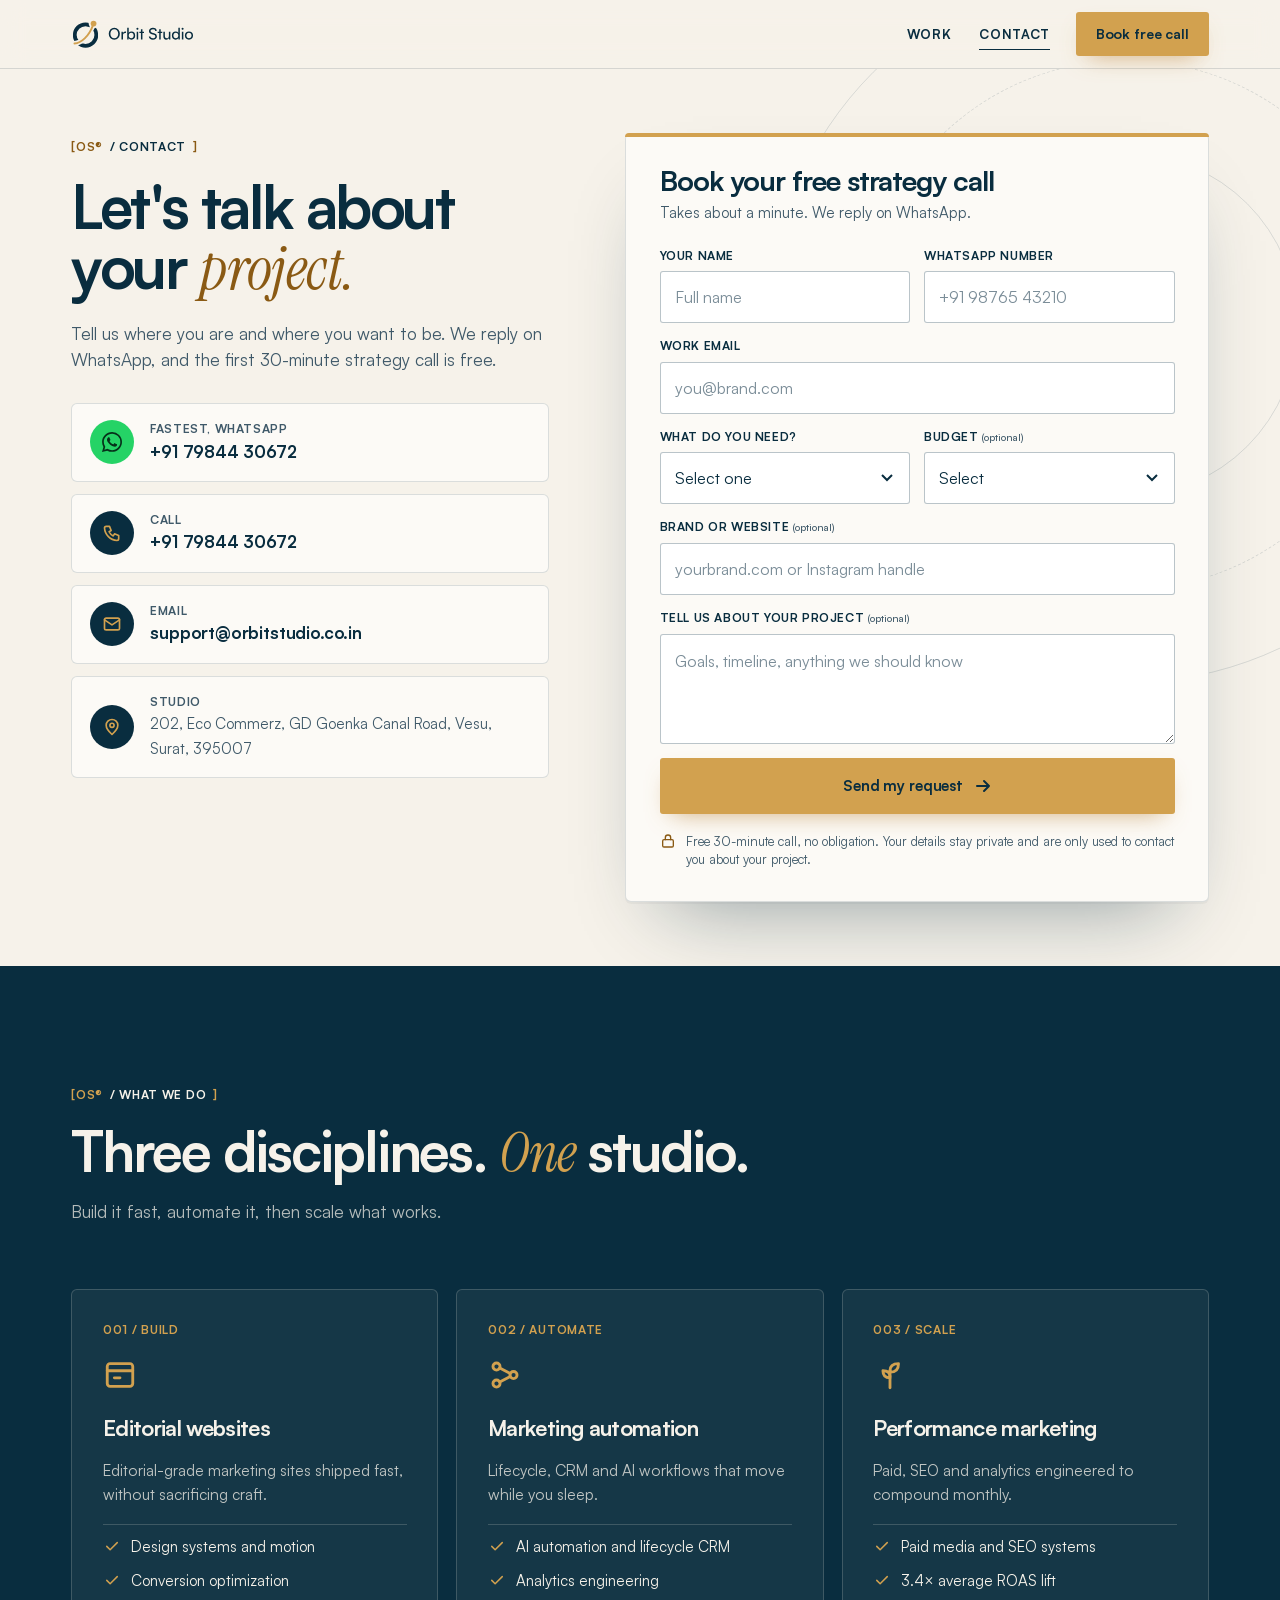
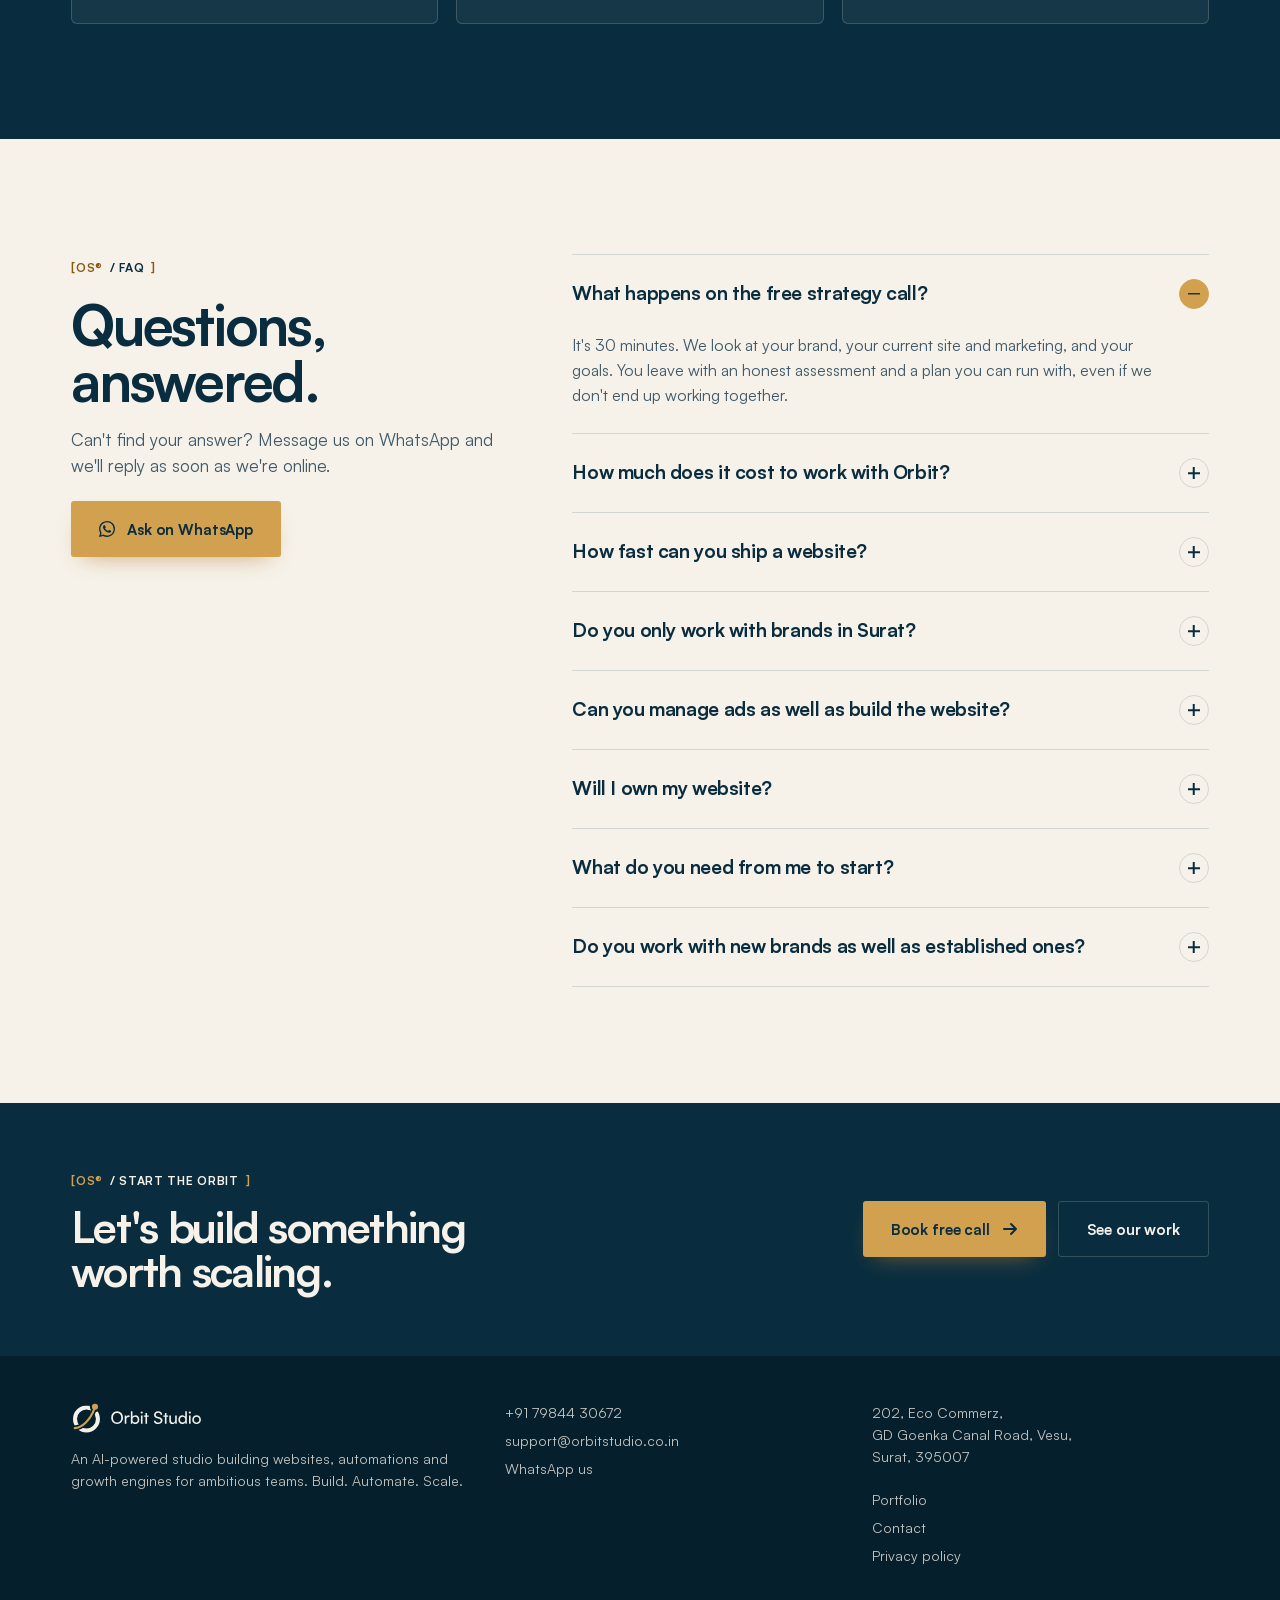
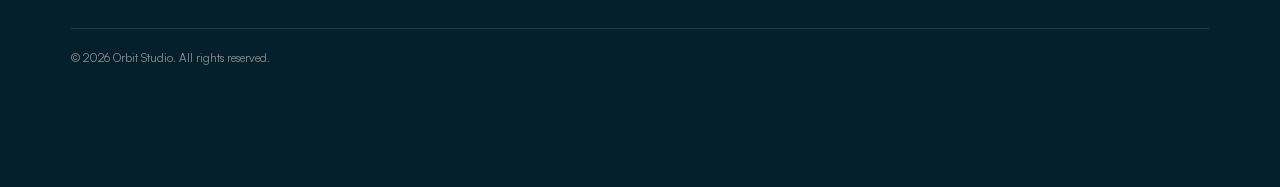
==== commit 61583228: "Route all WhatsApp to +91 79844 30672: forms open WhatsApp with lead details, numbers updated everyw" ====
--- a/contact/index.html
+++ b/contact/index.html
@@ -32,7 +32,7 @@
       <p class="lead">Tell us where you are and where you want to be. We reply on WhatsApp, and the first 30-minute strategy call is free.</p>
       <div class="methods">
         <a class="method wa" href="https://wa.me/917984430672?text=Hi%20Orbit%20Studio%2C%20I%27d%20like%20to%20talk%20about%20a%20project." target="_blank" rel="noopener" data-wa-click><span class="ic"><svg viewBox="0 0 24 24" fill="currentColor" aria-hidden="true"><path d="M20.52 3.48A11.9 11.9 0 0012.04 0C5.46 0 .1 5.35.1 11.93c0 2.1.55 4.15 1.6 5.96L0 24l6.28-1.65a11.9 11.9 0 005.76 1.47h.01c6.58 0 11.94-5.35 11.94-11.93 0-3.19-1.24-6.19-3.47-8.41zM12.05 21.8h-.01a9.9 9.9 0 01-5.04-1.38l-.36-.21-3.73.98 1-3.64-.24-.37a9.87 9.87 0 01-1.52-5.25c0-5.47 4.45-9.92 9.92-9.92 2.65 0 5.14 1.03 7.01 2.91a9.85 9.85 0 012.9 7.02c0 5.47-4.45 9.86-9.93 9.86zm5.44-7.43c-.3-.15-1.77-.87-2.04-.97-.27-.1-.47-.15-.67.15-.2.3-.77.97-.94 1.17-.17.2-.35.22-.65.07-.3-.15-1.26-.46-2.4-1.48-.89-.79-1.49-1.77-1.66-2.07-.17-.3-.02-.46.13-.61.14-.13.3-.35.45-.52.15-.17.2-.3.3-.5.1-.2.05-.37-.02-.52-.08-.15-.67-1.61-.92-2.2-.24-.58-.49-.5-.67-.51h-.57c-.2 0-.52.07-.8.37-.27.3-1.04 1.02-1.04 2.48 0 1.46 1.07 2.88 1.21 3.08.15.2 2.1 3.2 5.08 4.49.71.31 1.26.49 1.7.63.71.23 1.36.2 1.87.12.57-.09 1.77-.72 2.02-1.42.25-.7.25-1.29.17-1.42-.07-.12-.27-.2-.57-.35z"/></svg></span><span><small>Fastest, WhatsApp</small><b>+91 79844 30672</b></span></a>
-        <a class="method" href="tel:+919054170113"><span class="ic"><svg viewBox="0 0 24 24" fill="none" stroke="currentColor" stroke-width="2" stroke-linecap="round" stroke-linejoin="round" aria-hidden="true"><path d="M5 4h4l2 5-2.5 1.5a11 11 0 005 5L15 13l5 2v4a2 2 0 01-2 2A16 16 0 013 6a2 2 0 012-2z"/></svg></span><span><small>Call</small><b>+91 90541 70113</b></span></a>
+        <a class="method" href="tel:+917984430672"><span class="ic"><svg viewBox="0 0 24 24" fill="none" stroke="currentColor" stroke-width="2" stroke-linecap="round" stroke-linejoin="round" aria-hidden="true"><path d="M5 4h4l2 5-2.5 1.5a11 11 0 005 5L15 13l5 2v4a2 2 0 01-2 2A16 16 0 013 6a2 2 0 012-2z"/></svg></span><span><small>Call</small><b>+91 79844 30672</b></span></a>
         <a class="method" href="mailto:support@orbitstudio.co.in"><span class="ic"><svg viewBox="0 0 24 24" fill="none" stroke="currentColor" stroke-width="2" stroke-linecap="round" stroke-linejoin="round" aria-hidden="true"><rect x="3" y="5" width="18" height="14" rx="2"/><path d="M3 7l9 6 9-6"/></svg></span><span><small>Email</small><b>support@orbitstudio.co.in</b></span></a>
         <div class="method"><span class="ic"><svg viewBox="0 0 24 24" fill="none" stroke="currentColor" stroke-width="2" stroke-linecap="round" stroke-linejoin="round" aria-hidden="true"><path d="M12 21s7-6.2 7-11a7 7 0 10-14 0c0 4.8 7 11 7 11z"/><circle cx="12" cy="10" r="2.5"/></svg></span><span><small>Studio</small><span class="addr">202, Eco Commerz, GD Goenka Canal Road, Vesu, Surat, 395007</span></span></div>
       </div>
@@ -60,7 +60,7 @@
   <div class="thanks" role="status" aria-live="polite" tabindex="-1">
     <div class="ok"><svg viewBox="0 0 24 24" fill="none" stroke="currentColor" stroke-width="2" stroke-linecap="round" stroke-linejoin="round" aria-hidden="true"><path d="M5 12.5l4.5 4.5L19 7.5"/></svg></div>
     <h2>Thanks, <span data-name>friend</span>. We've got your request.</h2>
-    <p>We'll message you on WhatsApp to confirm the next step. To skip the wait, say hello now and we'll reply as soon as we're online.</p>
+    <p>WhatsApp should have opened with your details ready. Press Send and we'll reply from +91 79844 30672. If it didn't open, tap the button below.</p>
     <a class="btn block wa-btn" data-wa href="https://wa.me/917984430672" target="_blank" rel="noopener"><svg viewBox="0 0 24 24" fill="currentColor" aria-hidden="true"><path d="M20.52 3.48A11.9 11.9 0 0012.04 0C5.46 0 .1 5.35.1 11.93c0 2.1.55 4.15 1.6 5.96L0 24l6.28-1.65a11.9 11.9 0 005.76 1.47h.01c6.58 0 11.94-5.35 11.94-11.93 0-3.19-1.24-6.19-3.47-8.41zM12.05 21.8h-.01a9.9 9.9 0 01-5.04-1.38l-.36-.21-3.73.98 1-3.64-.24-.37a9.87 9.87 0 01-1.52-5.25c0-5.47 4.45-9.92 9.92-9.92 2.65 0 5.14 1.03 7.01 2.91a9.85 9.85 0 012.9 7.02c0 5.47-4.45 9.86-9.93 9.86zm5.44-7.43c-.3-.15-1.77-.87-2.04-.97-.27-.1-.47-.15-.67.15-.2.3-.77.97-.94 1.17-.17.2-.35.22-.65.07-.3-.15-1.26-.46-2.4-1.48-.89-.79-1.49-1.77-1.66-2.07-.17-.3-.02-.46.13-.61.14-.13.3-.35.45-.52.15-.17.2-.3.3-.5.1-.2.05-.37-.02-.52-.08-.15-.67-1.61-.92-2.2-.24-.58-.49-.5-.67-.51h-.57c-.2 0-.52.07-.8.37-.27.3-1.04 1.02-1.04 2.48 0 1.46 1.07 2.88 1.21 3.08.15.2 2.1 3.2 5.08 4.49.71.31 1.26.49 1.7.63.71.23 1.36.2 1.87.12.57-.09 1.77-.72 2.02-1.42.25-.7.25-1.29.17-1.42-.07-.12-.27-.2-.57-.35z"/></svg><span>Message us on WhatsApp</span></a>
   </div>
 </div></div>
@@ -96,7 +96,7 @@
 </main>
 <footer class="ftr"><div class="wrap in">
   <div><img src="../assets/brand/orbit-logo-nav-reversed.svg" alt="Orbit Studio" width="130" height="32"><p>An AI-powered studio building websites, automations and growth engines for ambitious teams. Build. Automate. Scale.</p></div>
-  <div><a href="tel:+919054170113">+91 90541 70113</a><a href="mailto:support@orbitstudio.co.in">support@orbitstudio.co.in</a><a href="https://wa.me/917984430672" target="_blank" rel="noopener">WhatsApp us</a></div>
+  <div><a href="tel:+917984430672">+91 79844 30672</a><a href="mailto:support@orbitstudio.co.in">support@orbitstudio.co.in</a><a href="https://wa.me/917984430672" target="_blank" rel="noopener">WhatsApp us</a></div>
   <div><span>202, Eco Commerz,<br>GD Goenka Canal Road, Vesu,<br>Surat, 395007</span><br><br><a href="../portfolio/">Portfolio</a><a href="../contact/">Contact</a><a href="../start/privacy.html">Privacy policy</a></div>
   <small>&copy; 2026 Orbit Studio. All rights reserved.</small>
 </div></footer>
